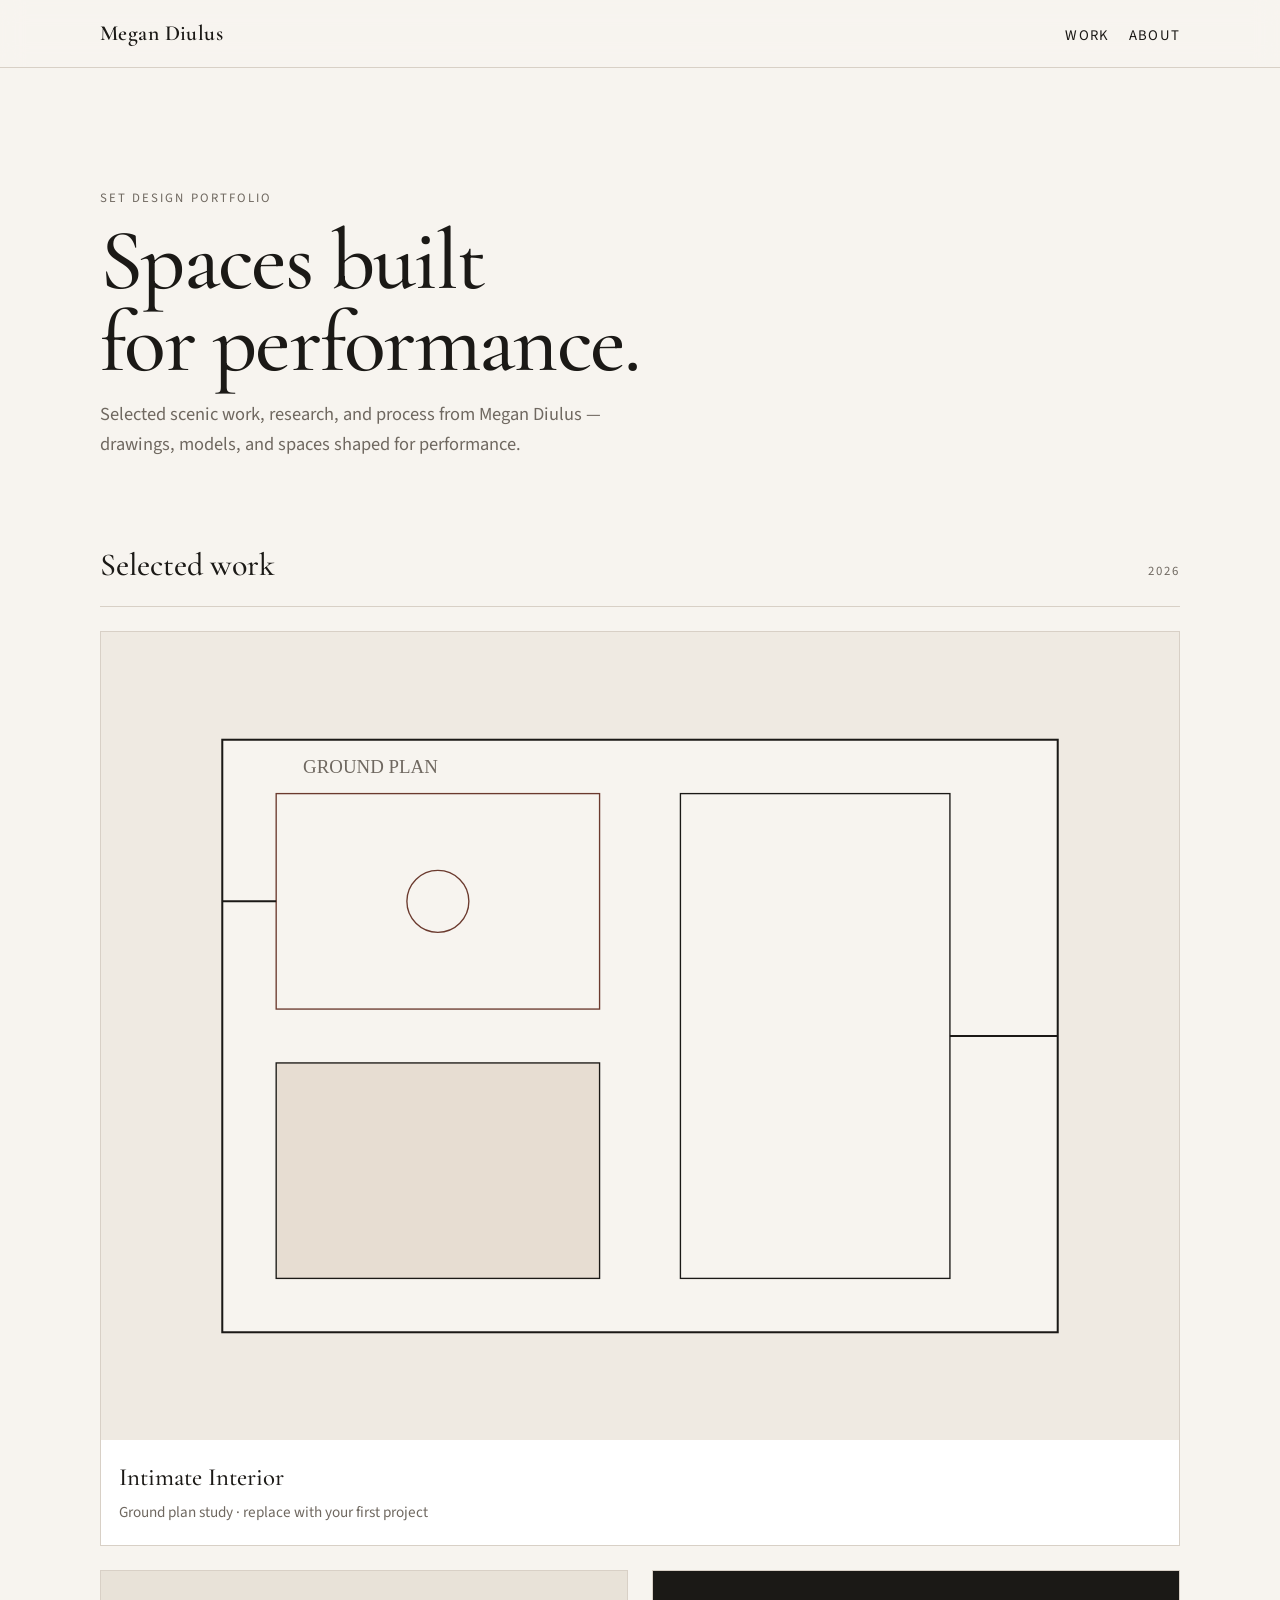
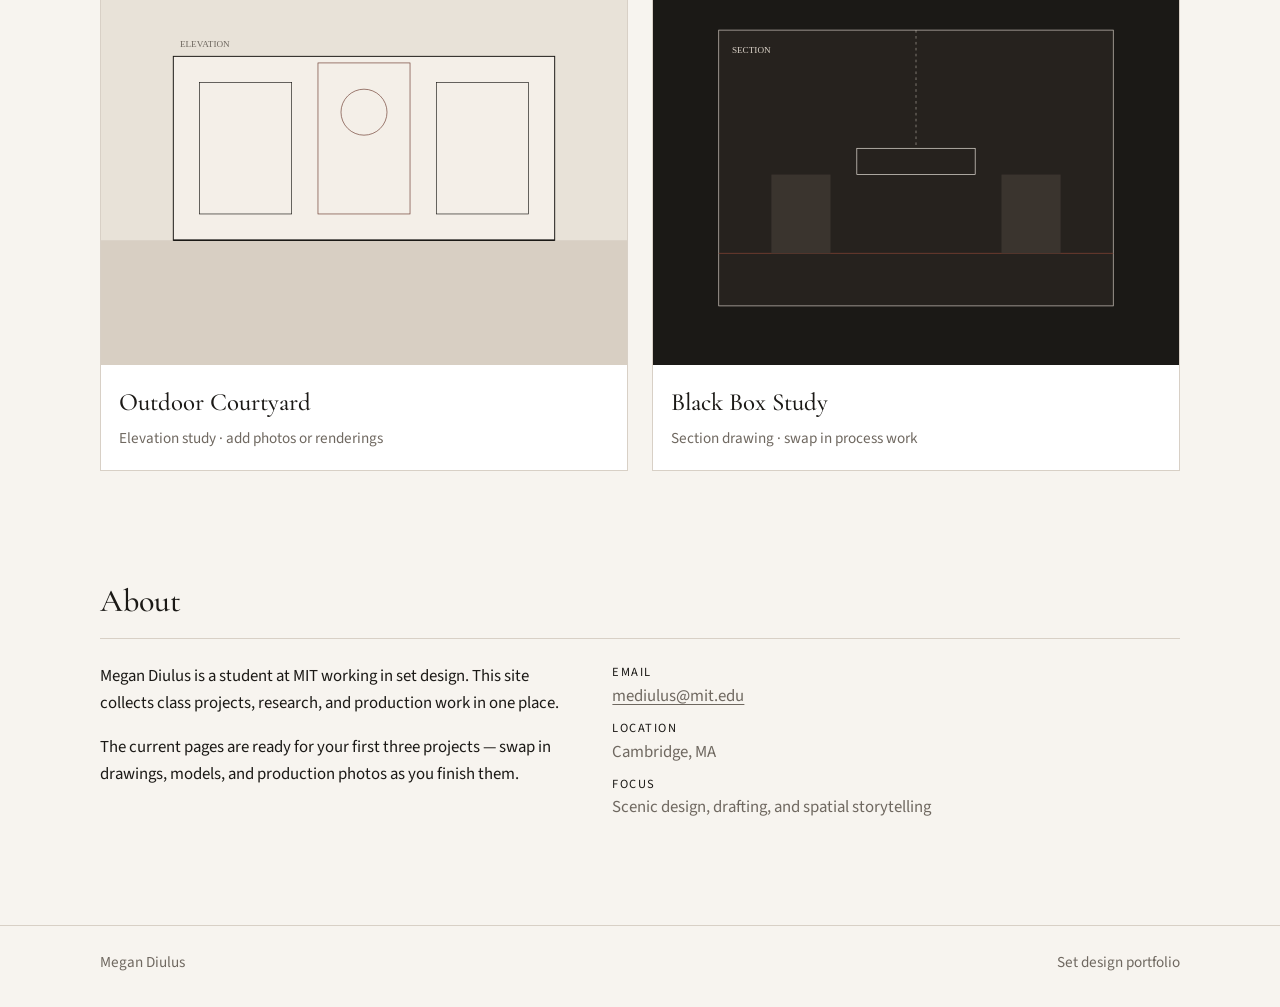
==== index.html @ 81924599 "Add a simple set design portfolio site. Start with a clean static homepage and project pages so the " ====
<!DOCTYPE html>
<html lang="en">
  <head>
    <meta charset="utf-8" />
    <meta name="viewport" content="width=device-width, initial-scale=1" />
    <title>Megan Diulus — Set Design</title>
    <meta
      name="description"
      content="Set design portfolio by Megan Diulus."
    />
    <link rel="preconnect" href="https://fonts.googleapis.com" />
    <link rel="preconnect" href="https://fonts.gstatic.com" crossorigin />
    <link
      href="https://fonts.googleapis.com/css2?family=Cormorant+Garamond:wght@500;600&family=Source+Sans+3:wght@400;500;600&display=swap"
      rel="stylesheet"
    />
    <link rel="stylesheet" href="styles.css" />
  </head>
  <body>
    <header class="site-header">
      <div class="wrap nav">
        <a class="wordmark" href="index.html">Megan Diulus</a>
        <ul class="nav-links">
          <li><a href="#work">Work</a></li>
          <li><a href="#about">About</a></li>
        </ul>
      </div>
    </header>

    <main>
      <section class="hero">
        <div class="wrap">
          <p class="eyebrow">Set Design Portfolio</p>
          <h1>Spaces built<br />for performance.</h1>
          <p class="lede">
            Selected scenic work, research, and process from Megan Diulus —
            drawings, models, and spaces shaped for performance.
          </p>
        </div>
      </section>

      <section class="section" id="work">
        <div class="wrap">
          <div class="section-head">
            <h2>Selected work</h2>
            <span class="eyebrow">2026</span>
          </div>

          <div class="grid">
            <a class="card wide" href="projects/interior.html">
              <div class="card-media">
                <img src="assets/interior.svg" alt="Placeholder ground plan for an intimate interior" />
              </div>
              <div class="card-body">
                <h3>Intimate Interior</h3>
                <p>Ground plan study · replace with your first project</p>
              </div>
            </a>

            <a class="card" href="projects/courtyard.html">
              <div class="card-media">
                <img src="assets/courtyard.svg" alt="Placeholder elevation for an outdoor courtyard" />
              </div>
              <div class="card-body">
                <h3>Outdoor Courtyard</h3>
                <p>Elevation study · add photos or renderings</p>
              </div>
            </a>

            <a class="card" href="projects/black-box.html">
              <div class="card-media">
                <img src="assets/black-box.svg" alt="Placeholder section for a black box study" />
              </div>
              <div class="card-body">
                <h3>Black Box Study</h3>
                <p>Section drawing · swap in process work</p>
              </div>
            </a>
          </div>
        </div>
      </section>

      <section class="section" id="about">
        <div class="wrap">
          <div class="section-head">
            <h2>About</h2>
          </div>
          <div class="about-grid">
            <div>
              <p>
                Megan Diulus is a student at MIT working in set design. This
                site collects class projects, research, and production work in
                one place.
              </p>
              <p>
                The current pages are ready for your first three projects —
                swap in drawings, models, and production photos as you finish
                them.
              </p>
            </div>
            <ul class="meta">
              <li>
                <span>Email</span>
                <a href="mailto:mediulus@mit.edu">mediulus@mit.edu</a>
              </li>
              <li>
                <span>Location</span>
                Cambridge, MA
              </li>
              <li>
                <span>Focus</span>
                Scenic design, drafting, and spatial storytelling
              </li>
            </ul>
          </div>
        </div>
      </section>
    </main>

    <footer class="site-footer">
      <div class="wrap">
        <span>Megan Diulus</span>
        <span>Set design portfolio</span>
      </div>
    </footer>
  </body>
</html>
---- styles.css ----
:root {
  --bg: #f7f4ef;
  --bg-alt: #efeae2;
  --ink: #1b1916;
  --muted: #6f6860;
  --line: #d8d0c6;
  --accent: #6b3a2e;
  --card: #ffffff;
  --max: 1080px;
  --space: clamp(1.25rem, 4vw, 2.75rem);
}

* {
  box-sizing: border-box;
}

html {
  scroll-behavior: smooth;
}

body {
  margin: 0;
  color: var(--ink);
  background: var(--bg);
  font-family: "Source Sans 3", "Helvetica Neue", Helvetica, Arial, sans-serif;
  font-size: 1.05rem;
  line-height: 1.6;
}

img,
svg {
  max-width: 100%;
  display: block;
}

a {
  color: inherit;
  text-decoration-thickness: 1px;
  text-underline-offset: 0.18em;
}

a:hover {
  color: var(--accent);
}

.wrap {
  width: min(var(--max), calc(100% - 2 * var(--space)));
  margin-inline: auto;
}

.site-header {
  position: sticky;
  top: 0;
  z-index: 10;
  background: color-mix(in srgb, var(--bg) 88%, transparent);
  backdrop-filter: blur(12px);
  border-bottom: 1px solid var(--line);
}

.nav {
  display: flex;
  align-items: baseline;
  justify-content: space-between;
  gap: 1rem;
  padding: 1rem 0;
}

.wordmark {
  font-family: "Cormorant Garamond", Georgia, serif;
  font-size: 1.35rem;
  font-weight: 600;
  letter-spacing: 0.02em;
  text-decoration: none;
}

.nav-links {
  display: flex;
  gap: 1.25rem;
  margin: 0;
  padding: 0;
  list-style: none;
  font-size: 0.92rem;
  letter-spacing: 0.08em;
  text-transform: uppercase;
}

.nav-links a {
  text-decoration: none;
}

.hero {
  padding: clamp(4rem, 12vw, 7.5rem) 0 clamp(3rem, 8vw, 5rem);
}

.eyebrow {
  margin: 0 0 0.75rem;
  color: var(--muted);
  font-size: 0.8rem;
  letter-spacing: 0.16em;
  text-transform: uppercase;
}

.hero h1,
.page-hero h1,
.project-copy h1 {
  margin: 0 0 1rem;
  font-family: "Cormorant Garamond", Georgia, serif;
  font-size: clamp(2.8rem, 8vw, 5.4rem);
  font-weight: 500;
  line-height: 0.95;
  letter-spacing: -0.02em;
}

.lede {
  max-width: 36rem;
  margin: 0;
  color: var(--muted);
  font-size: 1.15rem;
}

.section {
  padding: 0 0 clamp(4rem, 9vw, 6.5rem);
}

.section-head {
  display: flex;
  align-items: baseline;
  justify-content: space-between;
  gap: 1rem;
  margin-bottom: 1.5rem;
  padding-bottom: 0.75rem;
  border-bottom: 1px solid var(--line);
}

.section-head h2 {
  margin: 0;
  font-family: "Cormorant Garamond", Georgia, serif;
  font-size: 2rem;
  font-weight: 500;
}

.grid {
  display: grid;
  grid-template-columns: 1fr;
  gap: 1.5rem;
}

@media (min-width: 720px) {
  .grid {
    grid-template-columns: 1fr 1fr;
  }

  .grid .wide {
    grid-column: 1 / -1;
  }
}

.card {
  display: block;
  overflow: hidden;
  background: var(--card);
  border: 1px solid var(--line);
  text-decoration: none;
  transition: transform 180ms ease, box-shadow 180ms ease;
}

.card:hover {
  color: inherit;
  transform: translateY(-3px);
  box-shadow: 0 16px 30px -22px rgba(27, 25, 22, 0.45);
}

.card-media {
  aspect-ratio: 4 / 3;
  background: var(--bg-alt);
  overflow: hidden;
}

.card-media img,
.card-media svg {
  width: 100%;
  height: 100%;
  object-fit: cover;
}

.card-body {
  padding: 1.1rem 1.15rem 1.25rem;
}

.card-body p {
  margin: 0.2rem 0 0;
  color: var(--muted);
  font-size: 0.95rem;
}

.card-body h3 {
  margin: 0;
  font-family: "Cormorant Garamond", Georgia, serif;
  font-size: 1.55rem;
  font-weight: 500;
}

.about-grid {
  display: grid;
  gap: 1.75rem;
}

@media (min-width: 800px) {
  .about-grid {
    grid-template-columns: 0.9fr 1.1fr;
    gap: 3rem;
  }
}

.about-grid p {
  margin-top: 0;
}

.meta {
  margin: 0;
  padding: 0;
  list-style: none;
  color: var(--muted);
}

.meta li + li {
  margin-top: 0.55rem;
}

.meta span {
  display: block;
  color: var(--ink);
  font-size: 0.78rem;
  letter-spacing: 0.12em;
  text-transform: uppercase;
}

.site-footer {
  border-top: 1px solid var(--line);
  padding: 1.5rem 0 2rem;
  color: var(--muted);
  font-size: 0.95rem;
}

.site-footer .wrap {
  display: flex;
  flex-wrap: wrap;
  justify-content: space-between;
  gap: 0.75rem;
}

.page-hero {
  padding: clamp(2.5rem, 8vw, 4.5rem) 0 2rem;
}

.project-figure {
  margin: 0 0 2rem;
  background: var(--card);
  border: 1px solid var(--line);
}

.project-figure .card-media {
  aspect-ratio: 16 / 9;
}

.project-copy {
  display: grid;
  gap: 1.5rem;
}

@media (min-width: 800px) {
  .project-copy {
    grid-template-columns: 1.2fr 0.8fr;
    align-items: start;
  }
}

.notes {
  margin: 0;
  padding: 1.15rem 1.2rem;
  background: var(--bg-alt);
  border: 1px solid var(--line);
}

.notes h2 {
  margin: 0 0 0.6rem;
  font-size: 0.78rem;
  letter-spacing: 0.12em;
  text-transform: uppercase;
}

.notes ul {
  margin: 0;
  padding-left: 1.1rem;
}

.back {
  display: inline-block;
  margin-bottom: 1.25rem;
  color: var(--muted);
  font-size: 0.85rem;
  letter-spacing: 0.1em;
  text-transform: uppercase;
  text-decoration: none;
}
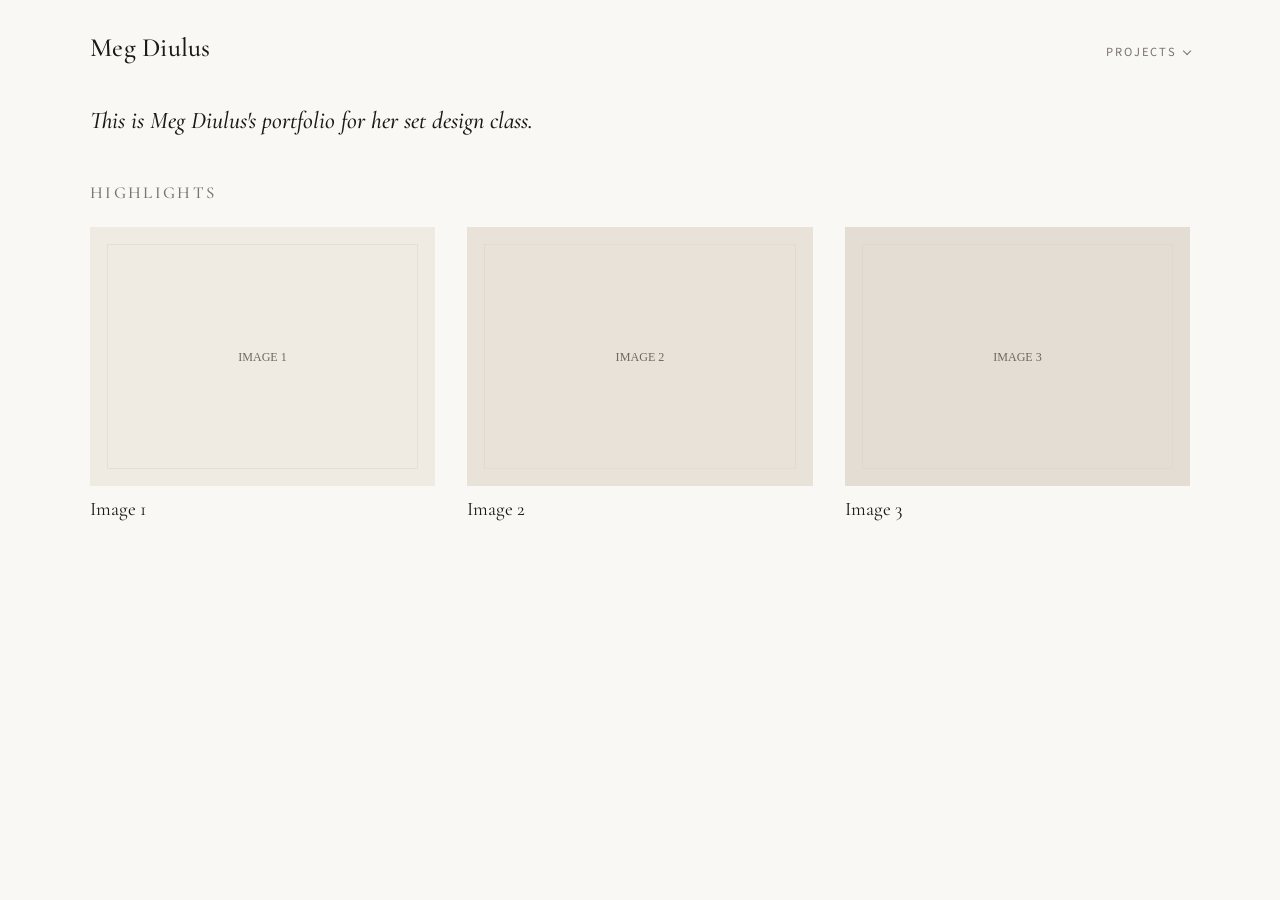
==== commit 422d92bd: "Simplify the portfolio to a home page and project pages Name links home, a Projects dropdown in the " ====
--- a/index.html
+++ b/index.html
@@ -3,125 +3,49 @@
   <head>
     <meta charset="utf-8" />
     <meta name="viewport" content="width=device-width, initial-scale=1" />
-    <title>Megan Diulus — Set Design</title>
-    <meta
-      name="description"
-      content="Set design portfolio by Megan Diulus."
-    />
+    <title>Meg Diulus</title>
+    <meta name="description" content="Set design portfolio by Meg Diulus." />
     <link rel="preconnect" href="https://fonts.googleapis.com" />
     <link rel="preconnect" href="https://fonts.gstatic.com" crossorigin />
     <link
-      href="https://fonts.googleapis.com/css2?family=Cormorant+Garamond:wght@500;600&family=Source+Sans+3:wght@400;500;600&display=swap"
+      href="https://fonts.googleapis.com/css2?family=Cormorant+Garamond:ital,wght@0,500;0,600;1,500&family=Source+Sans+3:wght@400;500&display=swap"
       rel="stylesheet"
     />
     <link rel="stylesheet" href="styles.css" />
   </head>
   <body>
     <header class="site-header">
-      <div class="wrap nav">
-        <a class="wordmark" href="index.html">Megan Diulus</a>
-        <ul class="nav-links">
-          <li><a href="#work">Work</a></li>
-          <li><a href="#about">About</a></li>
+      <a class="wordmark" href="index.html">Meg Diulus</a>
+      <details class="nav-drop">
+        <summary>Projects</summary>
+        <ul>
+          <li><a href="projects/project-1.html">Project 1</a></li>
+          <li><a href="projects/project-2.html">Project 2</a></li>
+          <li><a href="projects/project-3.html">Project 3</a></li>
         </ul>
-      </div>
+      </details>
     </header>
 
-    <main>
-      <section class="hero">
-        <div class="wrap">
-          <p class="eyebrow">Set Design Portfolio</p>
-          <h1>Spaces built<br />for performance.</h1>
-          <p class="lede">
-            Selected scenic work, research, and process from Megan Diulus —
-            drawings, models, and spaces shaped for performance.
-          </p>
-        </div>
-      </section>
+    <main class="page">
+      <p class="intro">
+        This is Meg Diulus's portfolio for her set design class.
+      </p>
 
-      <section class="section" id="work">
-        <div class="wrap">
-          <div class="section-head">
-            <h2>Selected work</h2>
-            <span class="eyebrow">2026</span>
-          </div>
-
-          <div class="grid">
-            <a class="card wide" href="projects/interior.html">
-              <div class="card-media">
-                <img src="assets/interior.svg" alt="Placeholder ground plan for an intimate interior" />
-              </div>
-              <div class="card-body">
-                <h3>Intimate Interior</h3>
-                <p>Ground plan study · replace with your first project</p>
-              </div>
-            </a>
-
-            <a class="card" href="projects/courtyard.html">
-              <div class="card-media">
-                <img src="assets/courtyard.svg" alt="Placeholder elevation for an outdoor courtyard" />
-              </div>
-              <div class="card-body">
-                <h3>Outdoor Courtyard</h3>
-                <p>Elevation study · add photos or renderings</p>
-              </div>
-            </a>
-
-            <a class="card" href="projects/black-box.html">
-              <div class="card-media">
-                <img src="assets/black-box.svg" alt="Placeholder section for a black box study" />
-              </div>
-              <div class="card-body">
-                <h3>Black Box Study</h3>
-                <p>Section drawing · swap in process work</p>
-              </div>
-            </a>
-          </div>
-        </div>
-      </section>
-
-      <section class="section" id="about">
-        <div class="wrap">
-          <div class="section-head">
-            <h2>About</h2>
-          </div>
-          <div class="about-grid">
-            <div>
-              <p>
-                Megan Diulus is a student at MIT working in set design. This
-                site collects class projects, research, and production work in
-                one place.
-              </p>
-              <p>
-                The current pages are ready for your first three projects —
-                swap in drawings, models, and production photos as you finish
-                them.
-              </p>
-            </div>
-            <ul class="meta">
-              <li>
-                <span>Email</span>
-                <a href="mailto:mediulus@mit.edu">mediulus@mit.edu</a>
-              </li>
-              <li>
-                <span>Location</span>
-                Cambridge, MA
-              </li>
-              <li>
-                <span>Focus</span>
-                Scenic design, drafting, and spatial storytelling
-              </li>
-            </ul>
-          </div>
-        </div>
-      </section>
+      <h1 class="page-title">Highlights</h1>
+      <div class="grid">
+        <a class="card" href="projects/project-1.html">
+          <img src="assets/image-1.svg" alt="Image 1" />
+          <span>Image 1</span>
+        </a>
+        <a class="card" href="projects/project-2.html">
+          <img src="assets/image-2.svg" alt="Image 2" />
+          <span>Image 2</span>
+        </a>
+        <a class="card" href="projects/project-3.html">
+          <img src="assets/image-3.svg" alt="Image 3" />
+          <span>Image 3</span>
+        </a>
+      </div>
     </main>
-
-    <footer class="site-footer">
-      <div class="wrap">
-        <span>Megan Diulus</span>
-        <span>Set design portfolio</span>
-      </div>
-    </footer>
   </body>
 </html>
--- a/styles.css
+++ b/styles.css
@@ -1,305 +1,181 @@
 :root {
-  --bg: #f7f4ef;
-  --bg-alt: #efeae2;
-  --ink: #1b1916;
-  --muted: #6f6860;
-  --line: #d8d0c6;
-  --accent: #6b3a2e;
-  --card: #ffffff;
-  --max: 1080px;
-  --space: clamp(1.25rem, 4vw, 2.75rem);
+  --bg: #faf8f5;
+  --ink: #1a1917;
+  --muted: #7a746c;
+  --line: #e6e0d8;
+  --paper: #f3eee7;
+  --column: min(1100px, 100% - 2 * clamp(1.5rem, 6vw, 4.5rem));
 }
 
 * {
   box-sizing: border-box;
 }
 
-html {
-  scroll-behavior: smooth;
-}
-
 body {
   margin: 0;
+  min-height: 100vh;
   color: var(--ink);
   background: var(--bg);
   font-family: "Source Sans 3", "Helvetica Neue", Helvetica, Arial, sans-serif;
-  font-size: 1.05rem;
-  line-height: 1.6;
 }
 
-img,
-svg {
-  max-width: 100%;
+img {
   display: block;
+  width: 100%;
 }
 
 a {
   color: inherit;
-  text-decoration-thickness: 1px;
-  text-underline-offset: 0.18em;
-}
-
-a:hover {
-  color: var(--accent);
-}
-
-.wrap {
-  width: min(var(--max), calc(100% - 2 * var(--space)));
-  margin-inline: auto;
+  text-decoration: none;
 }
 
 .site-header {
-  position: sticky;
-  top: 0;
-  z-index: 10;
-  background: color-mix(in srgb, var(--bg) 88%, transparent);
-  backdrop-filter: blur(12px);
-  border-bottom: 1px solid var(--line);
-}
-
-.nav {
   display: flex;
   align-items: baseline;
   justify-content: space-between;
-  gap: 1rem;
-  padding: 1rem 0;
+  gap: 2rem;
+  width: var(--column);
+  margin-inline: auto;
+  padding: 2rem 0 1.75rem;
 }
 
 .wordmark {
   font-family: "Cormorant Garamond", Georgia, serif;
-  font-size: 1.35rem;
-  font-weight: 600;
-  letter-spacing: 0.02em;
-  text-decoration: none;
+  font-size: 1.65rem;
+  font-weight: 500;
+  letter-spacing: 0.01em;
 }
 
-.nav-links {
-  display: flex;
-  gap: 1.25rem;
-  margin: 0;
-  padding: 0;
-  list-style: none;
-  font-size: 0.92rem;
-  letter-spacing: 0.08em;
-  text-transform: uppercase;
+.nav-drop {
+  position: relative;
 }
 
-.nav-links a {
-  text-decoration: none;
+.nav-drop summary {
+  display: inline-flex;
+  align-items: center;
+  gap: 0.4rem;
+  color: var(--muted);
+  font-size: 0.78rem;
+  letter-spacing: 0.16em;
+  text-transform: uppercase;
+  list-style: none;
+  cursor: pointer;
 }
 
-.hero {
-  padding: clamp(4rem, 12vw, 7.5rem) 0 clamp(3rem, 8vw, 5rem);
+.nav-drop summary::-webkit-details-marker {
+  display: none;
 }
 
-.eyebrow {
-  margin: 0 0 0.75rem;
-  color: var(--muted);
-  font-size: 0.8rem;
-  letter-spacing: 0.16em;
-  text-transform: uppercase;
+.nav-drop summary::after {
+  content: "";
+  width: 0.32rem;
+  height: 0.32rem;
+  margin-bottom: 0.12rem;
+  border-right: 1.4px solid currentColor;
+  border-bottom: 1.4px solid currentColor;
+  transform: rotate(45deg);
 }
 
-.hero h1,
-.page-hero h1,
-.project-copy h1 {
-  margin: 0 0 1rem;
-  font-family: "Cormorant Garamond", Georgia, serif;
-  font-size: clamp(2.8rem, 8vw, 5.4rem);
-  font-weight: 500;
-  line-height: 0.95;
-  letter-spacing: -0.02em;
+.nav-drop ul {
+  position: absolute;
+  top: calc(100% + 0.7rem);
+  right: 0;
+  z-index: 10;
+  min-width: 11rem;
+  margin: 0;
+  padding: 0.55rem 0;
+  list-style: none;
+  background: #fff;
+  border: 1px solid var(--line);
+  opacity: 0;
+  visibility: hidden;
+  transform: translateY(-4px);
+  transition: opacity 140ms ease, transform 140ms ease, visibility 140ms ease;
 }
 
-.lede {
-  max-width: 36rem;
-  margin: 0;
-  color: var(--muted);
-  font-size: 1.15rem;
+.nav-drop[open] ul,
+.nav-drop:hover ul,
+.nav-drop:focus-within ul {
+  opacity: 1;
+  visibility: visible;
+  transform: translateY(0);
 }
 
-.section {
-  padding: 0 0 clamp(4rem, 9vw, 6.5rem);
+.nav-drop a {
+  display: block;
+  padding: 0.45rem 1rem;
+  color: var(--ink);
+  font-size: 0.95rem;
 }
 
-.section-head {
-  display: flex;
-  align-items: baseline;
-  justify-content: space-between;
-  gap: 1rem;
-  margin-bottom: 1.5rem;
-  padding-bottom: 0.75rem;
-  border-bottom: 1px solid var(--line);
+.nav-drop a:hover,
+.nav-drop a.is-active {
+  color: var(--muted);
 }
 
-.section-head h2 {
-  margin: 0;
+.page {
+  width: var(--column);
+  margin-inline: auto;
+  padding: 0.75rem 0 6rem;
+}
+
+.intro {
+  max-width: 34rem;
+  margin: 0 0 2.75rem;
   font-family: "Cormorant Garamond", Georgia, serif;
-  font-size: 2rem;
+  font-size: 1.5rem;
+  font-style: italic;
   font-weight: 500;
+  line-height: 1.4;
+}
+
+.page-title {
+  margin: 0 0 1.5rem;
+  font-family: "Cormorant Garamond", Georgia, serif;
+  font-size: 1.05rem;
+  font-weight: 500;
+  letter-spacing: 0.14em;
+  text-transform: uppercase;
+  color: var(--muted);
 }
 
 .grid {
   display: grid;
   grid-template-columns: 1fr;
-  gap: 1.5rem;
-}
-
-@media (min-width: 720px) {
-  .grid {
-    grid-template-columns: 1fr 1fr;
-  }
-
-  .grid .wide {
-    grid-column: 1 / -1;
-  }
+  gap: 1.75rem;
 }
 
 .card {
   display: block;
-  overflow: hidden;
-  background: var(--card);
-  border: 1px solid var(--line);
-  text-decoration: none;
-  transition: transform 180ms ease, box-shadow 180ms ease;
+  color: var(--ink);
 }
 
-.card:hover {
-  color: inherit;
-  transform: translateY(-3px);
-  box-shadow: 0 16px 30px -22px rgba(27, 25, 22, 0.45);
+.card img {
+  aspect-ratio: 4 / 3;
+  object-fit: cover;
+  background: var(--paper);
 }
 
-.card-media {
-  aspect-ratio: 4 / 3;
-  background: var(--bg-alt);
-  overflow: hidden;
+.card span {
+  display: block;
+  margin-top: 0.7rem;
+  font-family: "Cormorant Garamond", Georgia, serif;
+  font-size: 1.2rem;
 }
 
-.card-media img,
-.card-media svg {
-  width: 100%;
-  height: 100%;
-  object-fit: cover;
-}
-
-.card-body {
-  padding: 1.1rem 1.15rem 1.25rem;
-}
-
-.card-body p {
-  margin: 0.2rem 0 0;
-  color: var(--muted);
-  font-size: 0.95rem;
-}
-
-.card-body h3 {
-  margin: 0;
-  font-family: "Cormorant Garamond", Georgia, serif;
-  font-size: 1.55rem;
-  font-weight: 500;
-}
-
-.about-grid {
-  display: grid;
-  gap: 1.75rem;
-}
-
-@media (min-width: 800px) {
-  .about-grid {
-    grid-template-columns: 0.9fr 1.1fr;
-    gap: 3rem;
-  }
-}
-
-.about-grid p {
-  margin-top: 0;
-}
-
-.meta {
-  margin: 0;
-  padding: 0;
-  list-style: none;
+.card:hover span {
   color: var(--muted);
 }
 
-.meta li + li {
-  margin-top: 0.55rem;
+.feature {
+  aspect-ratio: 16 / 9;
+  object-fit: cover;
+  background: var(--paper);
 }
 
-.meta span {
-  display: block;
-  color: var(--ink);
-  font-size: 0.78rem;
-  letter-spacing: 0.12em;
-  text-transform: uppercase;
-}
-
-.site-footer {
-  border-top: 1px solid var(--line);
-  padding: 1.5rem 0 2rem;
-  color: var(--muted);
-  font-size: 0.95rem;
-}
-
-.site-footer .wrap {
-  display: flex;
-  flex-wrap: wrap;
-  justify-content: space-between;
-  gap: 0.75rem;
-}
-
-.page-hero {
-  padding: clamp(2.5rem, 8vw, 4.5rem) 0 2rem;
-}
-
-.project-figure {
-  margin: 0 0 2rem;
-  background: var(--card);
-  border: 1px solid var(--line);
-}
-
-.project-figure .card-media {
-  aspect-ratio: 16 / 9;
-}
-
-.project-copy {
-  display: grid;
-  gap: 1.5rem;
-}
-
-@media (min-width: 800px) {
-  .project-copy {
-    grid-template-columns: 1.2fr 0.8fr;
-    align-items: start;
+@media (min-width: 760px) {
+  .grid {
+    grid-template-columns: repeat(3, 1fr);
+    gap: 2rem;
   }
 }
-
-.notes {
-  margin: 0;
-  padding: 1.15rem 1.2rem;
-  background: var(--bg-alt);
-  border: 1px solid var(--line);
-}
-
-.notes h2 {
-  margin: 0 0 0.6rem;
-  font-size: 0.78rem;
-  letter-spacing: 0.12em;
-  text-transform: uppercase;
-}
-
-.notes ul {
-  margin: 0;
-  padding-left: 1.1rem;
-}
-
-.back {
-  display: inline-block;
-  margin-bottom: 1.25rem;
-  color: var(--muted);
-  font-size: 0.85rem;
-  letter-spacing: 0.1em;
-  text-transform: uppercase;
-  text-decoration: none;
-}
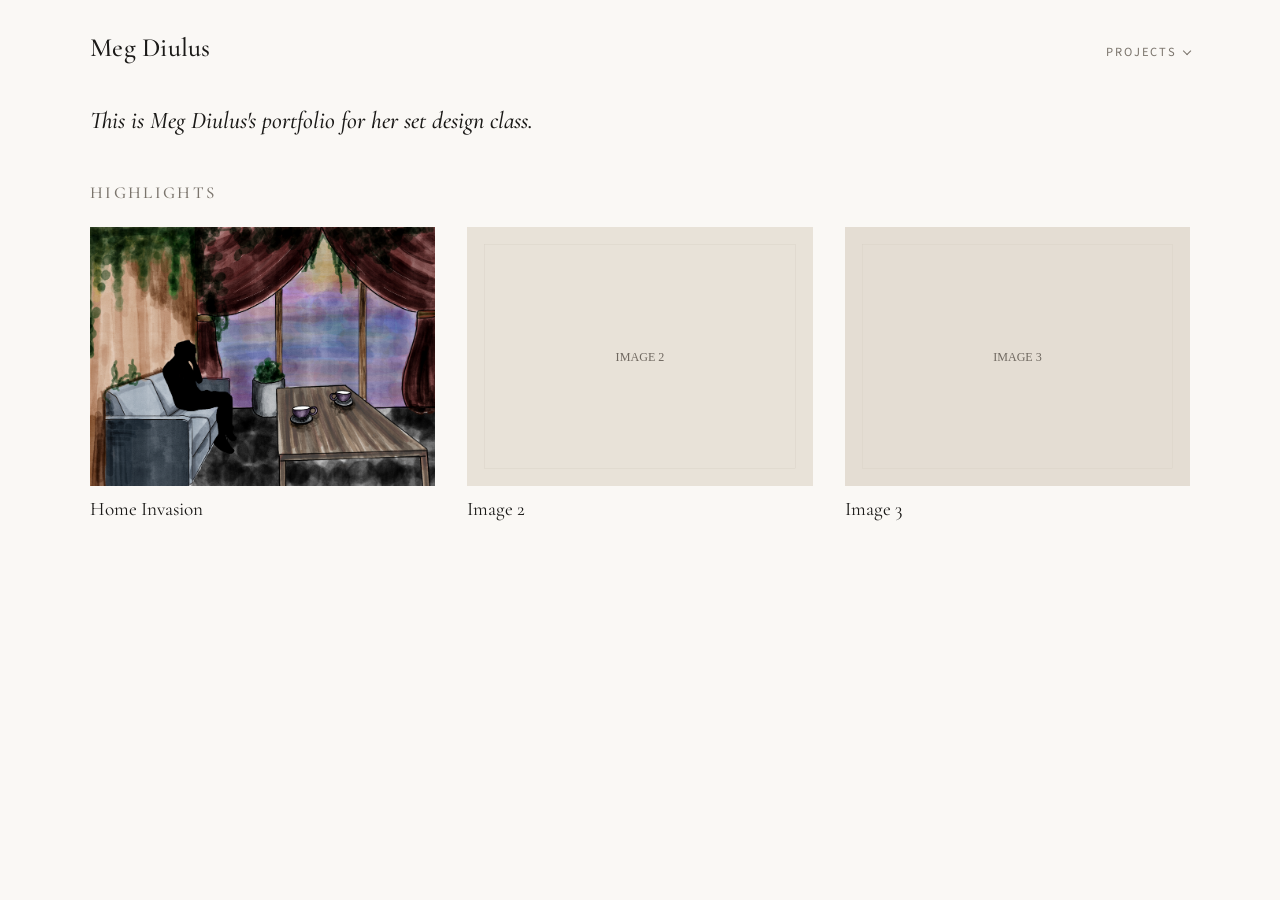
==== commit 957439c3: "Home invasion" ====
--- a/index.html
+++ b/index.html
@@ -19,7 +19,7 @@
       <details class="nav-drop">
         <summary>Projects</summary>
         <ul>
-          <li><a href="projects/project-1.html">Project 1</a></li>
+          <li><a href="projects/project-1.html">Home Invasion</a></li>
           <li><a href="projects/project-2.html">Project 2</a></li>
           <li><a href="projects/project-3.html">Project 3</a></li>
         </ul>
@@ -34,8 +34,8 @@
       <h1 class="page-title">Highlights</h1>
       <div class="grid">
         <a class="card" href="projects/project-1.html">
-          <img src="assets/image-1.svg" alt="Image 1" />
-          <span>Image 1</span>
+          <img src="assets/NonMonster.jpg" alt="Home Invasion set design" />
+          <span>Home Invasion</span>
         </a>
         <a class="card" href="projects/project-2.html">
           <img src="assets/image-2.svg" alt="Image 2" />
--- a/styles.css
+++ b/styles.css
@@ -173,6 +173,35 @@
   background: var(--paper);
 }
 
+.design-statement {
+  margin-bottom: 2.75rem;
+}
+
+.design-statement p {
+  margin: 0;
+  line-height: 1.7;
+}
+
+.project-gallery {
+  display: grid;
+  gap: 1.75rem;
+}
+
+.project-gallery img {
+  height: auto;
+  background: var(--paper);
+}
+
+.design-renderings {
+  grid-template-columns: repeat(2, minmax(0, 1fr));
+  align-items: start;
+  gap: clamp(0.5rem, 2vw, 1.75rem);
+}
+
+.process {
+  margin-top: 3rem;
+}
+
 @media (min-width: 760px) {
   .grid {
     grid-template-columns: repeat(3, 1fr);
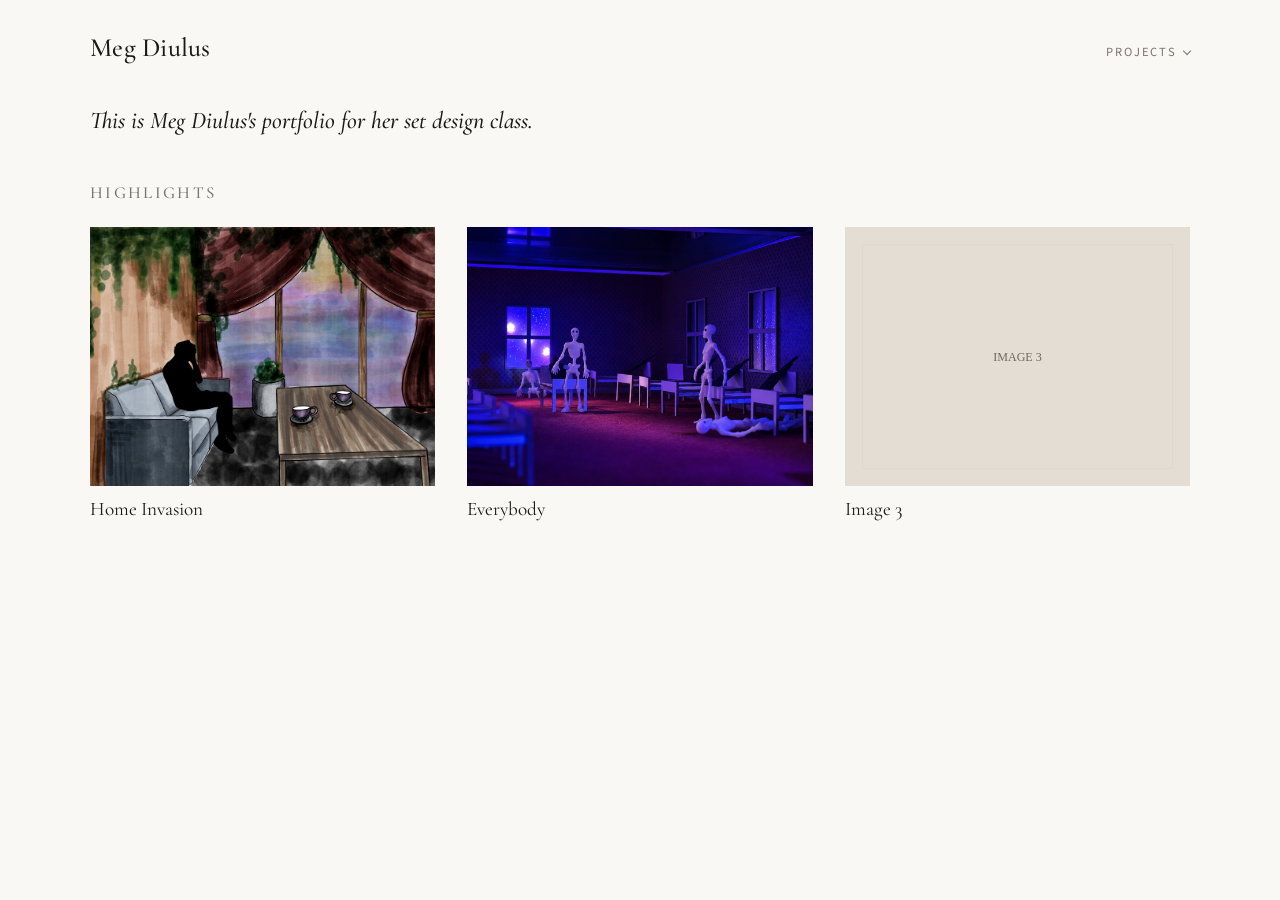
==== commit 16a23570: "Add Everybody portfolio project and design materials" ====
--- a/index.html
+++ b/index.html
@@ -20,7 +20,7 @@
         <summary>Projects</summary>
         <ul>
           <li><a href="projects/project-1.html">Home Invasion</a></li>
-          <li><a href="projects/project-2.html">Project 2</a></li>
+          <li><a href="projects/project-2.html">Everybody</a></li>
           <li><a href="projects/project-3.html">Project 3</a></li>
         </ul>
       </details>
@@ -38,8 +38,8 @@
           <span>Home Invasion</span>
         </a>
         <a class="card" href="projects/project-2.html">
-          <img src="assets/image-2.svg" alt="Image 2" />
-          <span>Image 2</span>
+          <img src="assets/everybody/final/Dance.png" alt="Everybody model photograph: Dance" />
+          <span>Everybody</span>
         </a>
         <a class="card" href="projects/project-3.html">
           <img src="assets/image-3.svg" alt="Image 3" />
--- a/styles.css
+++ b/styles.css
@@ -198,6 +198,7 @@
   gap: clamp(0.5rem, 2vw, 1.75rem);
 }
 
+.research,
 .process {
   margin-top: 3rem;
 }
@@ -208,3 +209,66 @@
     gap: 2rem;
   }
 }
+
+.research-grid {
+  display: grid;
+  grid-template-columns: repeat(5, minmax(0, 1fr));
+  grid-template-rows: repeat(4, auto);
+  width: 100%;
+  max-width: 850px;
+  margin-inline: auto;
+  gap: 12px;
+}
+
+.research-grid img {
+  width: 100%;
+  min-width: 0;
+  height: auto;
+  aspect-ratio: 4 / 3;
+  object-fit: contain;
+  background: var(--paper);
+}
+
+.physical-model {
+  margin-top: 3rem;
+}
+
+.model-gallery {
+  grid-template-columns: repeat(2, minmax(0, 1fr));
+  max-width: 850px;
+  margin-inline: auto;
+  align-items: start;
+}
+
+.model-photographs {
+  margin-top: 3rem;
+}
+
+.model-photographs-gallery {
+  max-width: 850px;
+  margin-inline: auto;
+}
+
+.model-photographs-gallery figure {
+  margin: 0;
+}
+
+.model-photographs-gallery figcaption {
+  text-align: center;
+  margin-top: 0.7rem;
+  font-family: "Cormorant Garamond", Georgia, serif;
+  font-size: 1.2rem;
+}
+
+.design-statement p + p {
+  margin-top: 1rem;
+}
+
+.drafting {
+  margin-block: 3rem;
+}
+
+.drafting-gallery {
+  max-width: 850px;
+  margin-inline: auto;
+}
